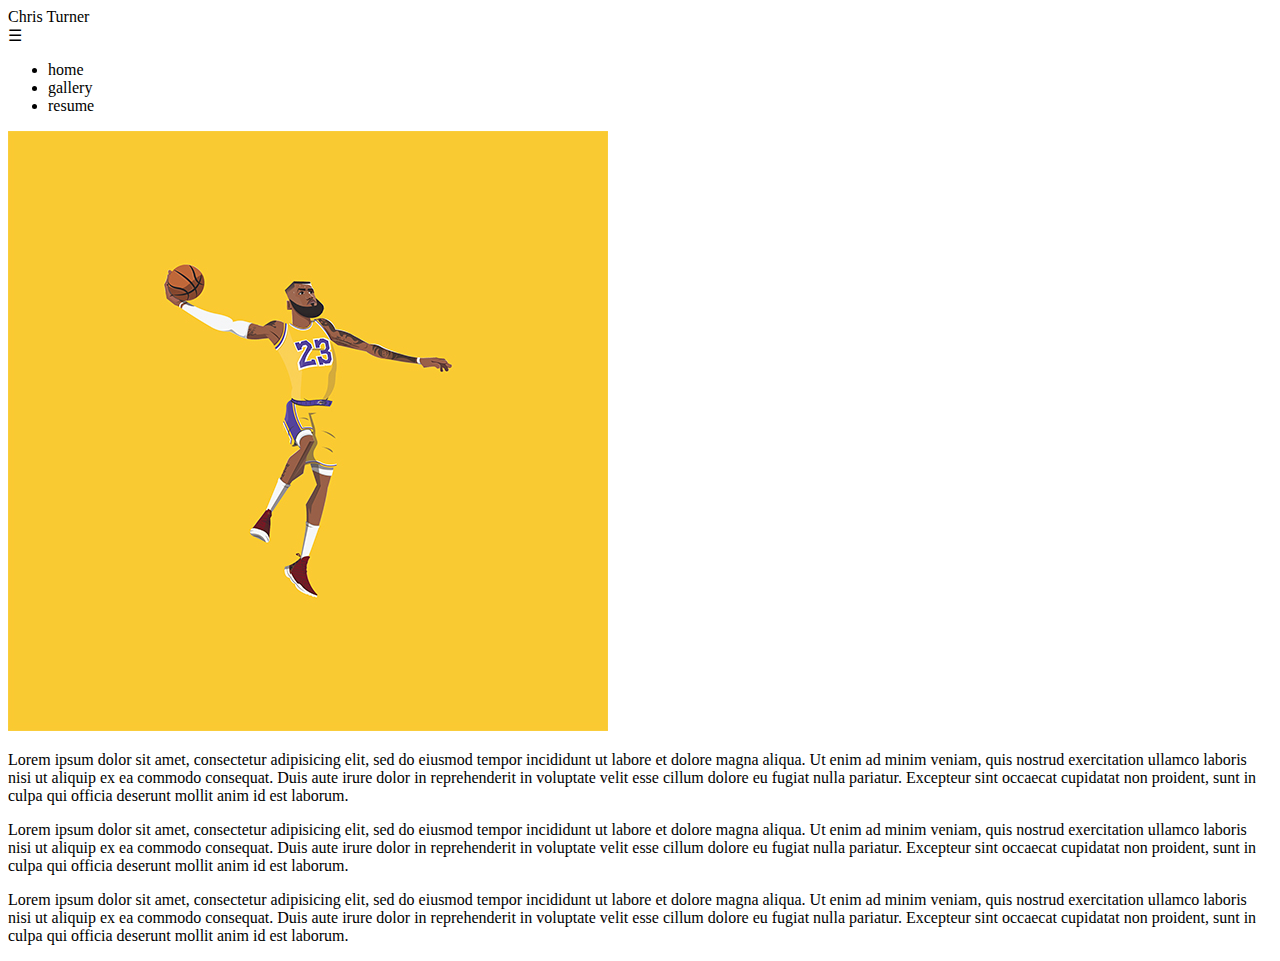
==== Portfolio-Follow-Along/index.html @ d3a04210 "Add files via upload" ====
<!DOCTYPE html>
<html>
  <head>
    <title>Wireframe to HTML</title>
    <meta name="viewport" content="width=device-width, initial-scale=1.0" />
    <link rel="stylesheet" href="style.mystyle.css"
   </head>

  <body>
    <header>
      <div class="name">
        Chris Turner
      </div>
      <nav onclick='$(".menu").toggle();'>
        <div class+"navButton">
          &#9776;
        </div>
        <ul class+"menu" style+"display:none">
          <li>home</li>
          <li>gallery</li>
          <li>resume</li>
        </ul>
      </nav>
    </header>

<main>
  <section>
    <div class+"profileImage">
      <img src="images/LeBronAllYellow copy.jpg" alt="Profile Image for Chris Turner"
    </div>
    <div class="aboutMe">
      <p>Lorem ipsum dolor sit amet, consectetur adipisicing elit, sed do eiusmod tempor incididunt ut labore et dolore magna aliqua. Ut enim ad minim veniam, quis nostrud exercitation ullamco laboris nisi ut aliquip ex ea commodo consequat. Duis aute irure dolor in reprehenderit in voluptate velit esse cillum dolore eu fugiat nulla pariatur. Excepteur sint occaecat cupidatat non proident, sunt in culpa qui officia deserunt mollit anim id est laborum.</p>

<p>Lorem ipsum dolor sit amet, consectetur adipisicing elit, sed do eiusmod tempor incididunt ut labore et dolore magna aliqua. Ut enim ad minim veniam, quis nostrud exercitation ullamco laboris nisi ut aliquip ex ea commodo consequat. Duis aute irure dolor in reprehenderit in voluptate velit esse cillum dolore eu fugiat nulla pariatur. Excepteur sint occaecat cupidatat non proident, sunt in culpa qui officia deserunt mollit anim id est laborum.</p>

<p>Lorem ipsum dolor sit amet, consectetur adipisicing elit, sed do eiusmod tempor incididunt ut labore et dolore magna aliqua. Ut enim ad minim veniam, quis nostrud exercitation ullamco laboris nisi ut aliquip ex ea commodo consequat. Duis aute irure dolor in reprehenderit in voluptate velit esse cillum dolore eu fugiat nulla pariatur. Excepteur sint occaecat cupidatat non proident, sunt in culpa qui officia deserunt mollit anim id est laborum.</p>

  </section>
  <aside>
    </body>

</main>

<footer>


  </footer>









      </body>
    </head>
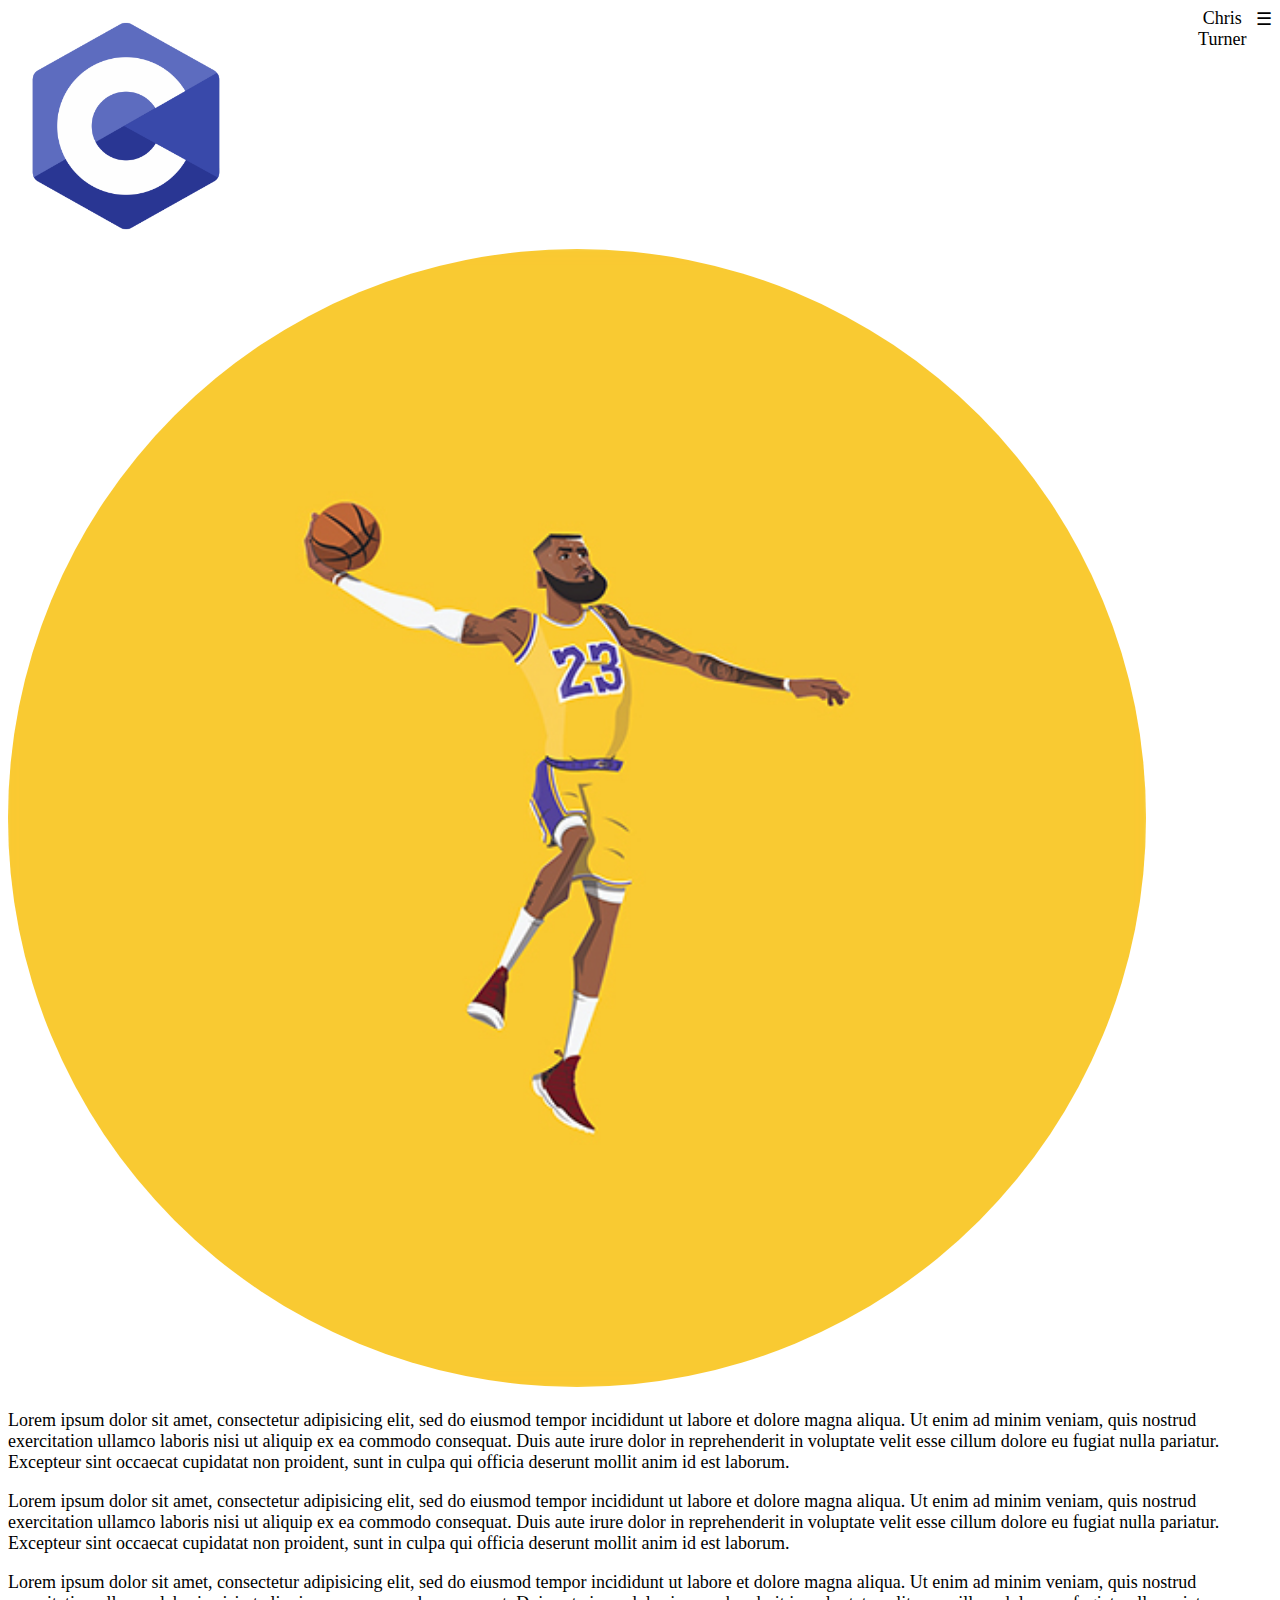
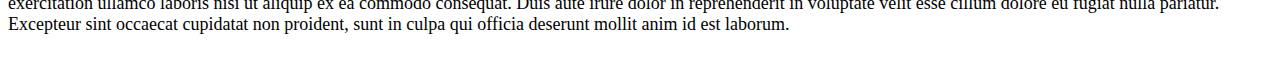
==== commit 9979c90a: "Add files via upload" ====
--- a/Portfolio-Follow-Along/index.html
+++ b/Portfolio-Follow-Along/index.html
@@ -1,21 +1,32 @@
 <!DOCTYPE html>
 <html>
   <head>
-    <title>Wireframe to HTML</title>
+    <title>Portfolio Follow Along</title>
     <meta name="viewport" content="width=device-width, initial-scale=1.0" />
-    <link rel="stylesheet" href="style.mystyle.css"
+    <link rel="stylesheet" href="https://use.fontawesome.com/releases/v5.8.1/css/all.css"
+    integrity="sha384-50oBUHEmvpQ+1lW4y57PTFmhCaXp0ML5d60M1M7uH2+nqUivzIebhndOJK28anvf"
+    crossorigin="anonymous">
+
+    <link rel="stylesheet" href="css/style.css"
+
+    <script src="https://ajax.googleapis.com/ajax/libs/jquery/3.3.1/jquery.min.js"></script>
    </head>
 
   <body>
     <header>
+      <div class"logo">
+        <div class="logoImage">
+          <img src="images/logo.png" alt="logo image" />
+        </div>
+      </div>
       <div class="name">
         Chris Turner
       </div>
       <nav onclick='$(".menu").toggle();'>
         <div class+"navButton">
-          &#9776;
+          &#9776; <!-- Results in ☰ -->
         </div>
-        <ul class+"menu" style+"display:none">
+        <ul class+"menu" style="display:none">
           <li>home</li>
           <li>gallery</li>
           <li>resume</li>
@@ -25,7 +36,7 @@
 
 <main>
   <section>
-    <div class+"profileImage">
+    <div class="profileImage">
       <img src="images/LeBronAllYellow copy.jpg" alt="Profile Image for Chris Turner"
     </div>
     <div class="aboutMe">
--- a/Portfolio-Follow-Along/css/style.css
+++ b/Portfolio-Follow-Along/css/style.css
@@ -0,0 +1,100 @@
+* {
+  font-size: 18px
+}
+
+header {
+  display:flex;
+}
+
+.logo {
+  flex:1;
+}
+
+.logoImage img {
+  width:20%;
+}
+
+.name {
+  flex-grow:8;
+  text-align:center;
+}
+
+nav {
+  position:relative;
+  flex:1;
+}
+
+.navButton {
+  flex-grow:1;
+  text-align:right;
+}
+
+nav ul.menu {
+  margin:0;
+  padding:0;
+  list-style:none;
+  position:absolute;
+  right:0px;
+  text-align:right;
+}
+
+nav:hover ul {
+  display:block;
+}
+
+main {
+  min-height:200px;
+}
+
+.profileImage {
+  text-align:center;
+}
+
+.profileImage img {
+  width:80%;
+  border-radius: 50%;
+}
+
+footer {
+  text-align: center;
+  background-image:url('../images/10xgrid.png');
+}
+
+.socialMedia i {
+  padding: 0 .5rem;
+}
+
+@media screen and (min-width: 600px) {
+  footer { background-color: blue;}
+}
+
+@media screen and (min-width: 800px) {
+  section {
+    display: flex;
+  }
+  .profileImage {
+    flex:1;
+    text-align: left;
+  }
+  .profileImage img {
+    width:90%;
+  }
+
+  .aboutMe {
+    flex:1;
+  }
+
+  footer {
+    background-color: red;
+    display: flex;
+  }
+  .copy, .socialMedia, .contact {
+    flex:1;
+  }
+  .copt {
+    text-align:left;
+  }
+  .contact {
+    text-align: right;
+  }
+}
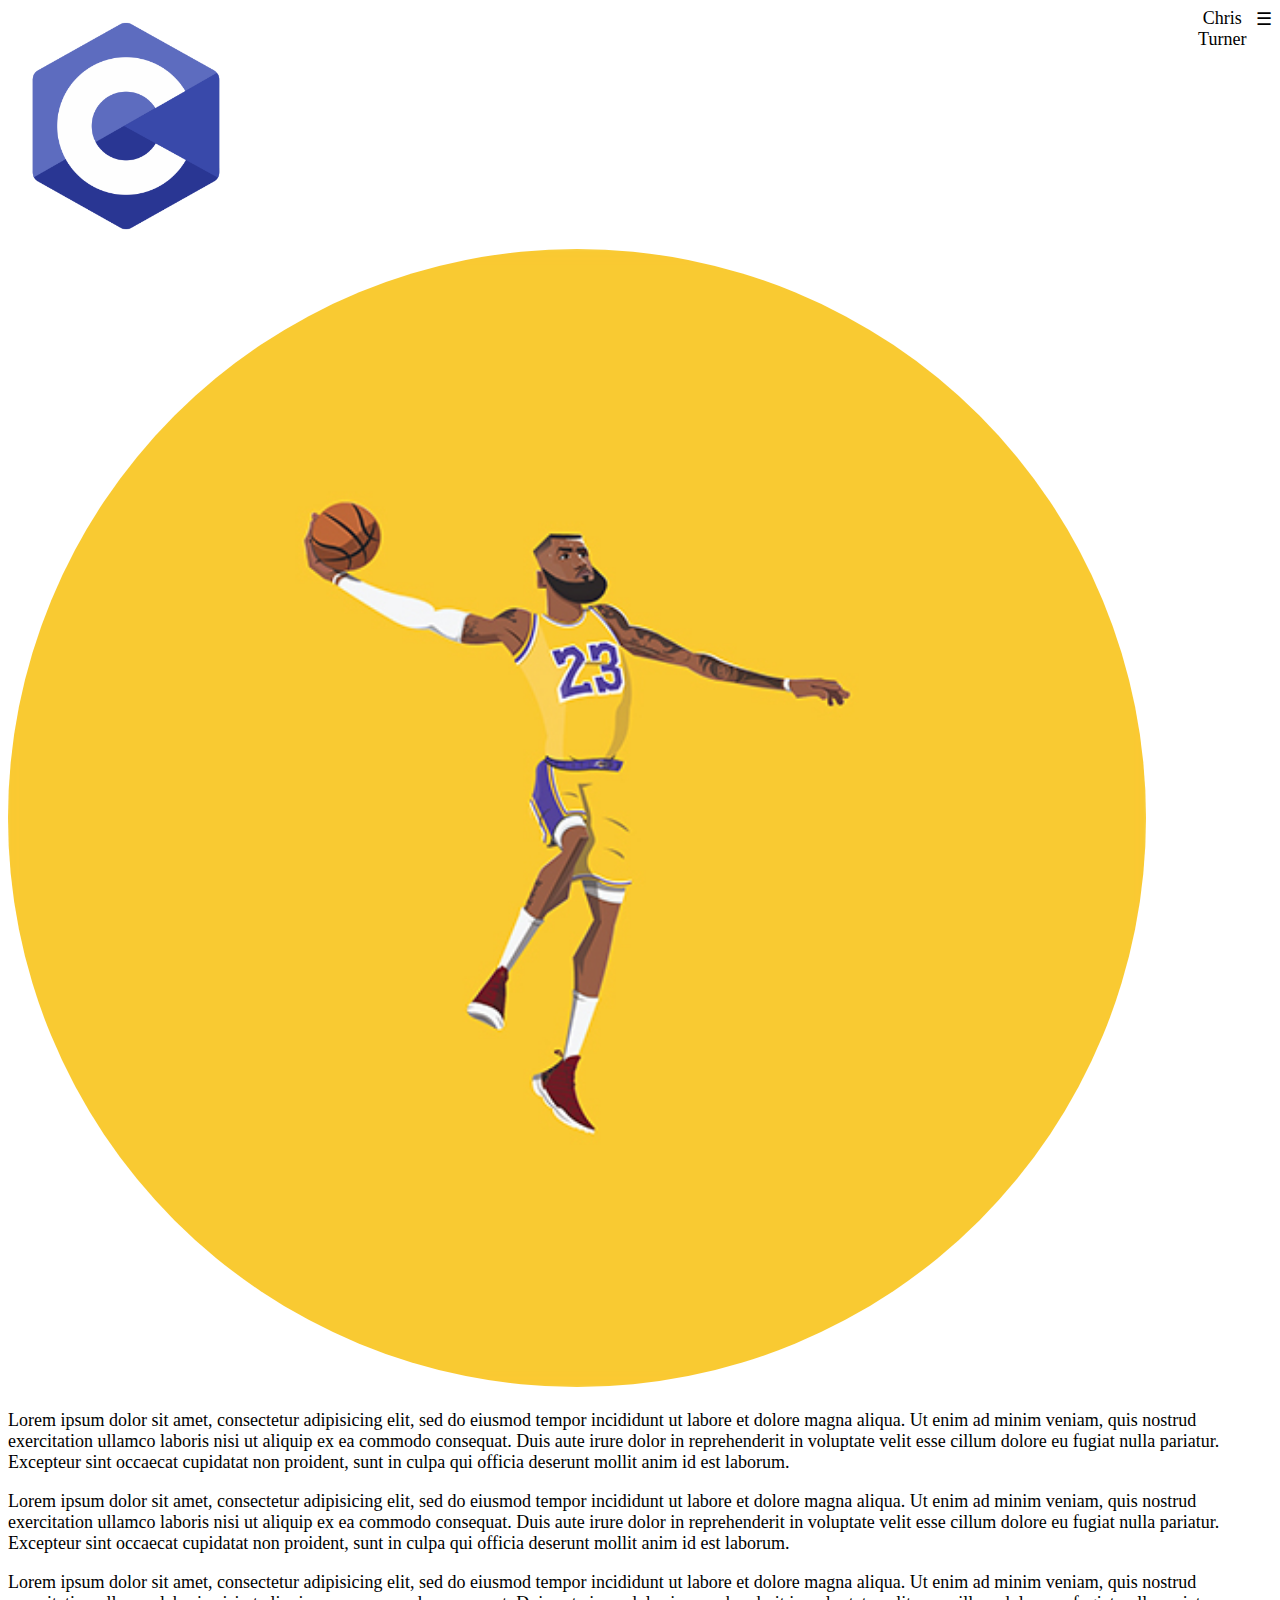
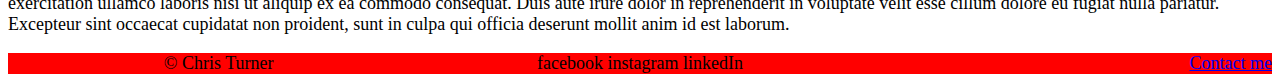
==== commit 4f765d19: "Add files via upload" ====
--- a/Portfolio-Follow-Along/index.html
+++ b/Portfolio-Follow-Along/index.html
@@ -53,16 +53,16 @@
 </main>
 
 <footer>
-
-
-  </footer>
-
-
-
-
-
-
-
+  <div class="copy">
+    &copy; Chris Turner
+  </div>
+  <div class="socialMedia">
+    facebook instagram linkedIn
+  </div>
+  <div class="contact">
+    <a href="contact.html">Contact me</a>
+  </div>
+</footer>
 
 
       </body>
--- a/Portfolio-Follow-Along/css/style.css
+++ b/Portfolio-Follow-Along/css/style.css
@@ -2,6 +2,7 @@
   font-size: 18px
 }
 
+/* Header Styles */
 header {
   display:flex;
 }
@@ -41,6 +42,9 @@
 nav:hover ul {
   display:block;
 }
+/* end of Header styles */
+
+/* Main content style */
 
 main {
   min-height:200px;
@@ -83,7 +87,7 @@
   .aboutMe {
     flex:1;
   }
-
+/* Footer styles */
   footer {
     background-color: red;
     display: flex;
@@ -98,3 +102,5 @@
     text-align: right;
   }
 }
+
+/* end of Footer styles */
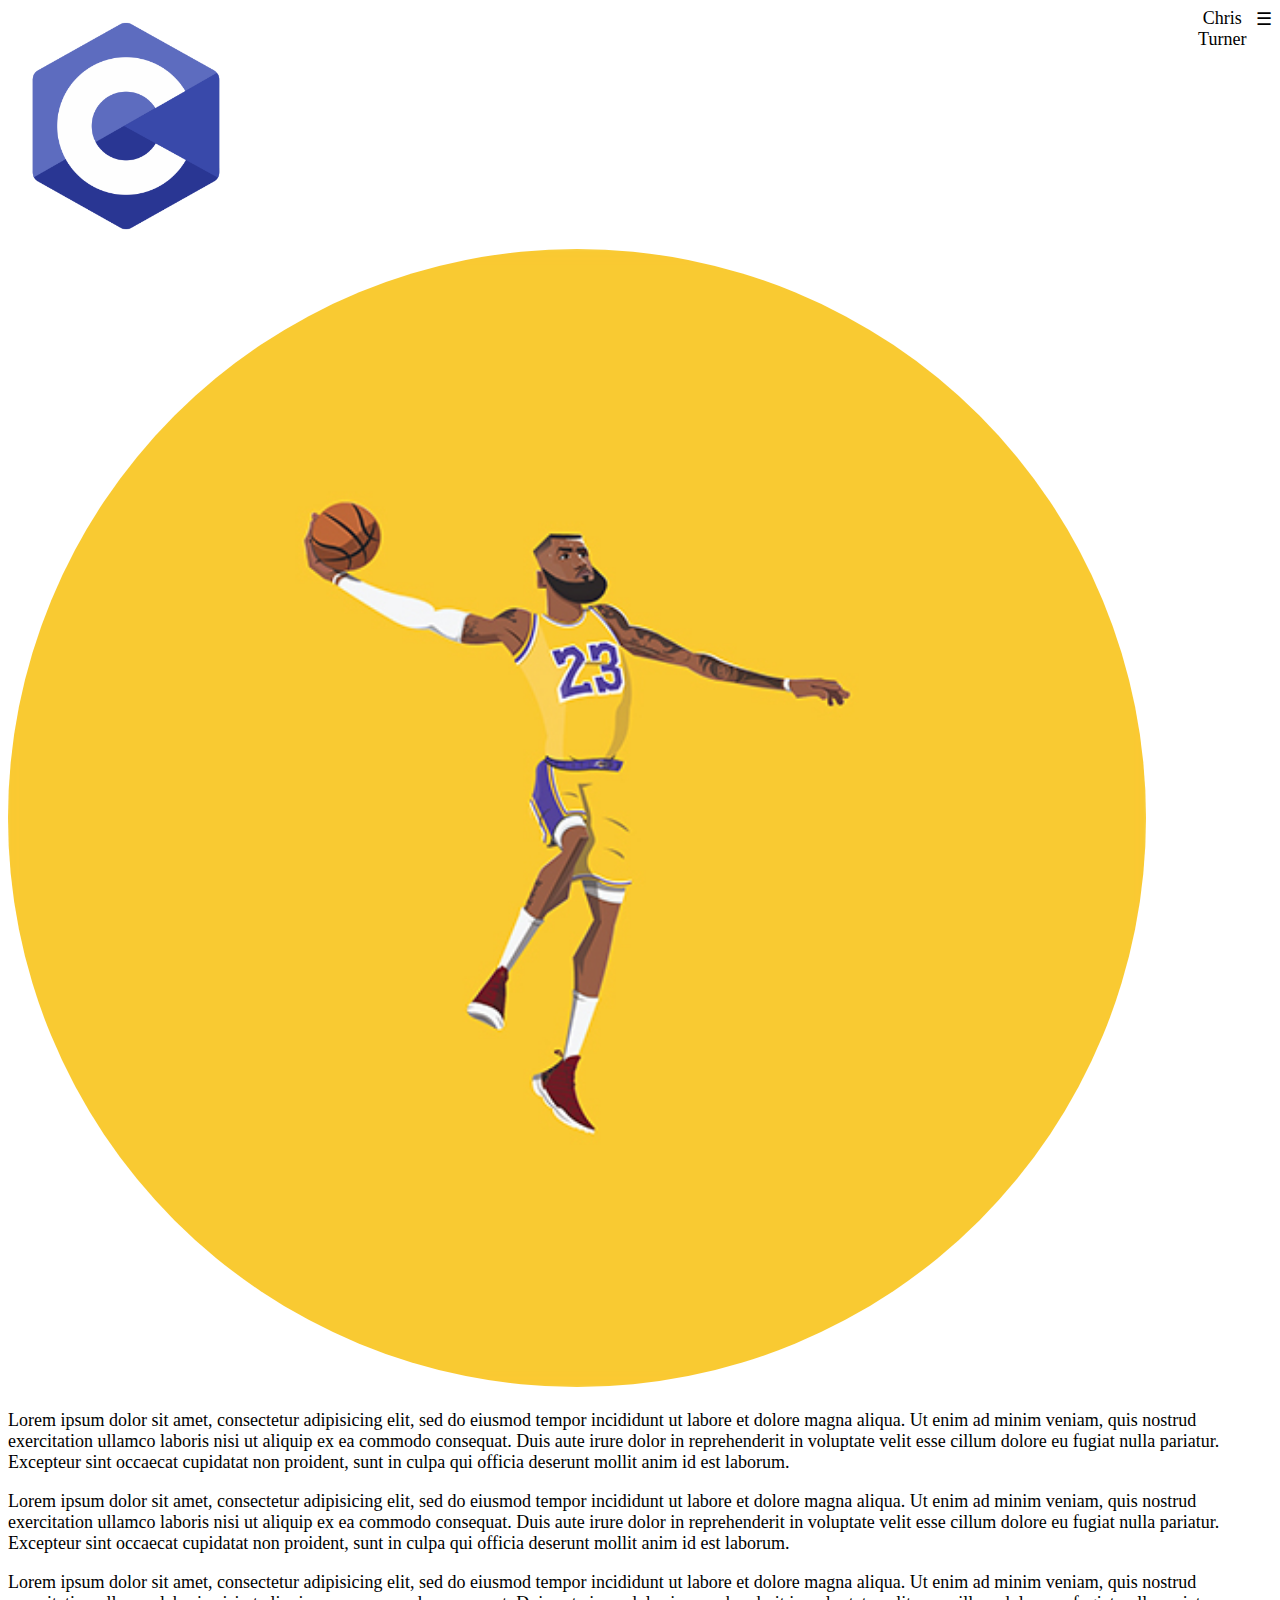
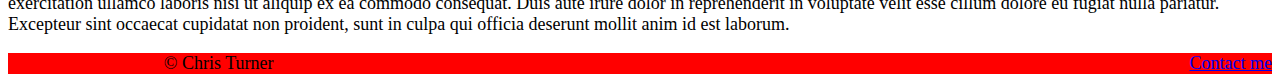
==== commit 75f18f55: "Add files via upload" ====
--- a/Portfolio-Follow-Along/index.html
+++ b/Portfolio-Follow-Along/index.html
@@ -3,11 +3,9 @@
   <head>
     <title>Portfolio Follow Along</title>
     <meta name="viewport" content="width=device-width, initial-scale=1.0" />
-    <link rel="stylesheet" href="https://use.fontawesome.com/releases/v5.8.1/css/all.css"
-    integrity="sha384-50oBUHEmvpQ+1lW4y57PTFmhCaXp0ML5d60M1M7uH2+nqUivzIebhndOJK28anvf"
-    crossorigin="anonymous">
+    <link rel="stylesheet" href="https://use.fontawesome.com/releases/v5.8.1/css/all.css" integrity="sha384-50oBUHEmvpQ+1lW4y57PTFmhCaXp0ML5d60M1M7uH2+nqUivzIebhndOJK28anvf" crossorigin="anonymous">
 
-    <link rel="stylesheet" href="css/style.css"
+    <link rel="stylesheet" href="css/style.css">
 
     <script src="https://ajax.googleapis.com/ajax/libs/jquery/3.3.1/jquery.min.js"></script>
    </head>
@@ -57,7 +55,7 @@
     &copy; Chris Turner
   </div>
   <div class="socialMedia">
-    facebook instagram linkedIn
+    <i class="fab fa-etsy"></i> <i class="fab fa-instagram"></i> <i class="fab fa-linkedin-in"></i> <i class="fab fa-facebook"></i>
   </div>
   <div class="contact">
     <a href="contact.html">Contact me</a>
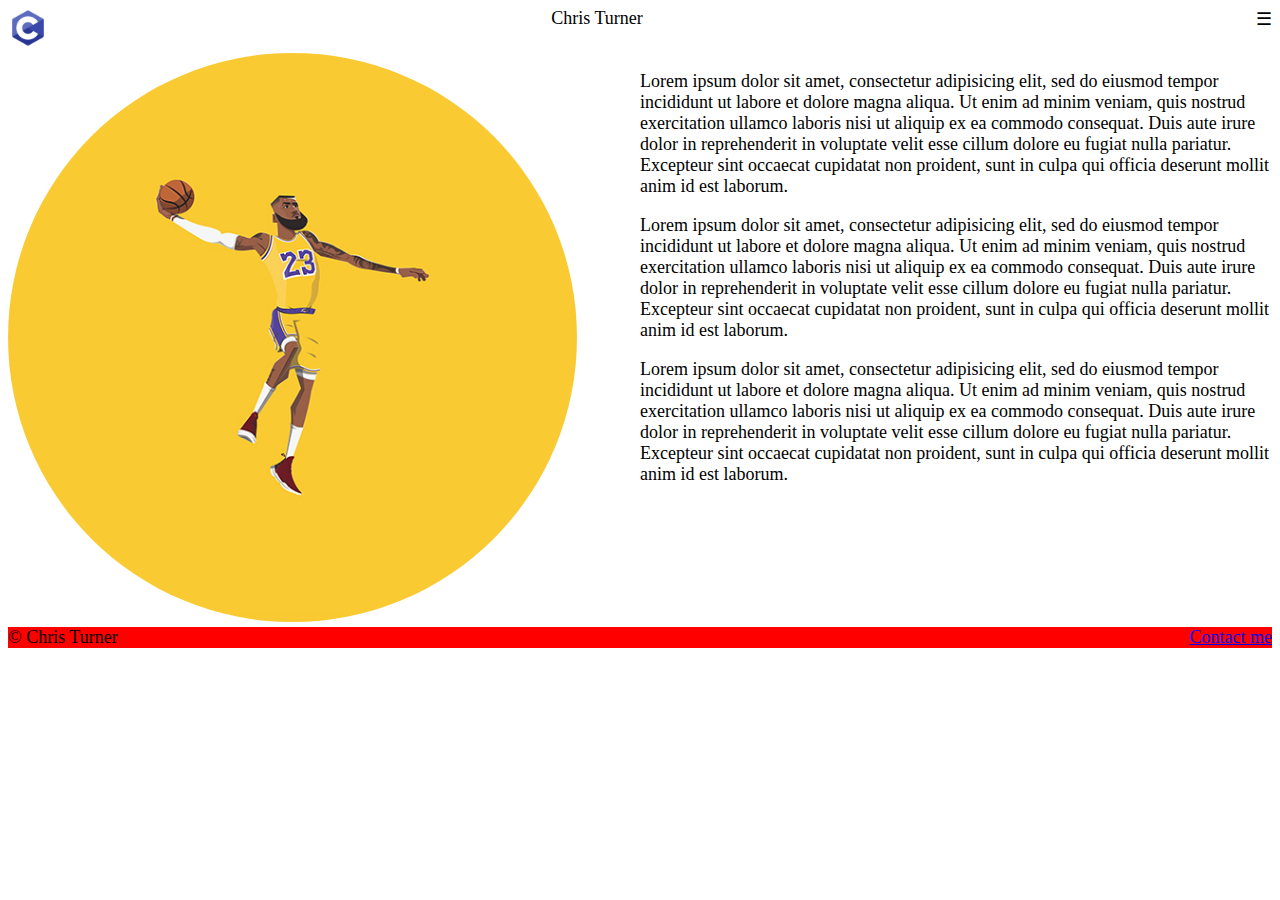
==== commit eeabd39b: "Add files via upload" ====
--- a/Portfolio-Follow-Along/index.html
+++ b/Portfolio-Follow-Along/index.html
@@ -4,15 +4,13 @@
     <title>Portfolio Follow Along</title>
     <meta name="viewport" content="width=device-width, initial-scale=1.0" />
     <link rel="stylesheet" href="https://use.fontawesome.com/releases/v5.8.1/css/all.css" integrity="sha384-50oBUHEmvpQ+1lW4y57PTFmhCaXp0ML5d60M1M7uH2+nqUivzIebhndOJK28anvf" crossorigin="anonymous">
-
     <link rel="stylesheet" href="css/style.css">
-
     <script src="https://ajax.googleapis.com/ajax/libs/jquery/3.3.1/jquery.min.js"></script>
    </head>
 
   <body>
     <header>
-      <div class"logo">
+      <div class="logo">
         <div class="logoImage">
           <img src="images/logo.png" alt="logo image" />
         </div>
@@ -21,21 +19,21 @@
         Chris Turner
       </div>
       <nav onclick='$(".menu").toggle();'>
-        <div class+"navButton">
+        <div class="navButton">
           &#9776; <!-- Results in ☰ -->
         </div>
-        <ul class+"menu" style="display:none">
+        <ul class="menu" style="display:none">
           <li>home</li>
           <li>gallery</li>
           <li>resume</li>
         </ul>
       </nav>
-    </header>
+      </header>
 
 <main>
   <section>
     <div class="profileImage">
-      <img src="images/LeBronAllYellow copy.jpg" alt="Profile Image for Chris Turner"
+      <img src="images/LeBronAllYellow copy.jpg" alt="Profile Image for Chris Turner">
     </div>
     <div class="aboutMe">
       <p>Lorem ipsum dolor sit amet, consectetur adipisicing elit, sed do eiusmod tempor incididunt ut labore et dolore magna aliqua. Ut enim ad minim veniam, quis nostrud exercitation ullamco laboris nisi ut aliquip ex ea commodo consequat. Duis aute irure dolor in reprehenderit in voluptate velit esse cillum dolore eu fugiat nulla pariatur. Excepteur sint occaecat cupidatat non proident, sunt in culpa qui officia deserunt mollit anim id est laborum.</p>
@@ -45,7 +43,6 @@
 <p>Lorem ipsum dolor sit amet, consectetur adipisicing elit, sed do eiusmod tempor incididunt ut labore et dolore magna aliqua. Ut enim ad minim veniam, quis nostrud exercitation ullamco laboris nisi ut aliquip ex ea commodo consequat. Duis aute irure dolor in reprehenderit in voluptate velit esse cillum dolore eu fugiat nulla pariatur. Excepteur sint occaecat cupidatat non proident, sunt in culpa qui officia deserunt mollit anim id est laborum.</p>
 
   </section>
-  <aside>
     </body>
 
 </main>
--- a/Portfolio-Follow-Along/css/style.css
+++ b/Portfolio-Follow-Along/css/style.css
@@ -9,10 +9,11 @@
 
 .logo {
   flex:1;
+  max-width: 40px;
 }
 
 .logoImage img {
-  width:20%;
+  width:100%;
 }
 
 .name {
@@ -68,9 +69,8 @@
   padding: 0 .5rem;
 }
 
-@media screen and (min-width: 600px) {
-  footer { background-color: blue;}
-}
+/* end of Footer styles */
+
 
 @media screen and (min-width: 800px) {
   section {
@@ -95,12 +95,10 @@
   .copy, .socialMedia, .contact {
     flex:1;
   }
-  .copt {
+  .copy {
     text-align:left;
   }
   .contact {
     text-align: right;
   }
 }
-
-/* end of Footer styles */
